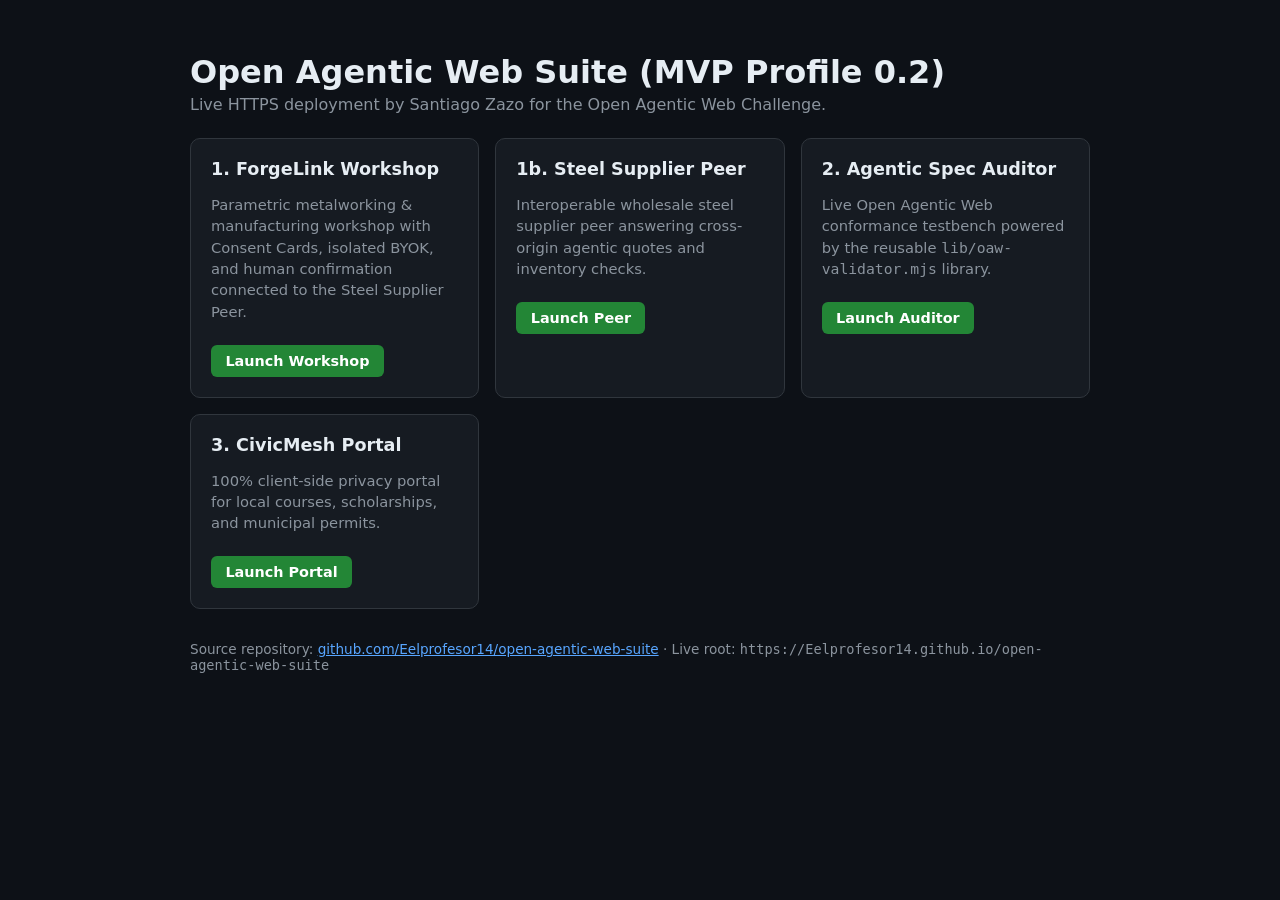
==== index.html @ 590e316f "deploy: configure GitHub Pages HTTPS deployment and live peer URLs" ====
<!DOCTYPE html>
<html lang="en">
<head>
  <meta charset="UTF-8" />
  <meta name="viewport" content="width=device-width, initial-scale=1.0" />
  <title>Open Agentic Web Suite — Santiago Zazo</title>
  <style>
    body { font-family: system-ui, -apple-system, sans-serif; background: #0d1117; color: #e6edf3; margin: 0; padding: 2rem; }
    .wrap { max-width: 900px; margin: 0 auto; }
    h1 { margin-bottom: 0.25rem; }
    p.sub { color: #8b949e; margin-top: 0; }
    .grid { display: grid; grid-template-columns: repeat(auto-fit, minmax(260px, 1fr)); gap: 1rem; margin-top: 1.5rem; }
    .card { background: #161b22; border: 1px solid #30363d; border-radius: 10px; padding: 1.25rem; }
    .card h2 { margin-top: 0; font-size: 1.1rem; }
    .card p { color: #8b949e; font-size: 0.92rem; line-height: 1.45; }
    a.btn { display: inline-block; margin-top: 0.5rem; padding: 0.5rem 0.9rem; background: #238636; color: #fff; text-decoration: none; border-radius: 6px; font-weight: 600; font-size: 0.9rem; }
    a.btn:hover { background: #2ea043; }
    footer { margin-top: 2rem; color: #8b949e; font-size: 0.85rem; }
    footer a { color: #58a6ff; }
  </style>
</head>
<body>
  <div class="wrap">
    <h1>Open Agentic Web Suite (MVP Profile 0.2)</h1>
    <p class="sub">Live HTTPS deployment by Santiago Zazo for the Open Agentic Web Challenge.</p>
    <div class="grid">
      <div class="card">
        <h2>1. ForgeLink Workshop</h2>
        <p>Parametric metalworking &amp; manufacturing workshop with Consent Cards, isolated BYOK, and human confirmation connected to the Steel Supplier Peer.</p>
        <a class="btn" href="./01_forgelink_workshop/">Launch Workshop</a>
      </div>
      <div class="card">
        <h2>1b. Steel Supplier Peer</h2>
        <p>Interoperable wholesale steel supplier peer answering cross-origin agentic quotes and inventory checks.</p>
        <a class="btn" href="./01b_steel_supplier_peer/">Launch Peer</a>
      </div>
      <div class="card">
        <h2>2. Agentic Spec Auditor</h2>
        <p>Live Open Agentic Web conformance testbench powered by the reusable <code>lib/oaw-validator.mjs</code> library.</p>
        <a class="btn" href="./02_agentic_spec_auditor/">Launch Auditor</a>
      </div>
      <div class="card">
        <h2>3. CivicMesh Portal</h2>
        <p>100% client-side privacy portal for local courses, scholarships, and municipal permits.</p>
        <a class="btn" href="./03_civicmesh_portal/">Launch Portal</a>
      </div>
    </div>
    <footer>
      Source repository: <a href="https://github.com/Eelprofesor14/open-agentic-web-suite">github.com/Eelprofesor14/open-agentic-web-suite</a> · Live root: <code>https://Eelprofesor14.github.io/open-agentic-web-suite</code>
    </footer>
  </div>
</body>
</html>
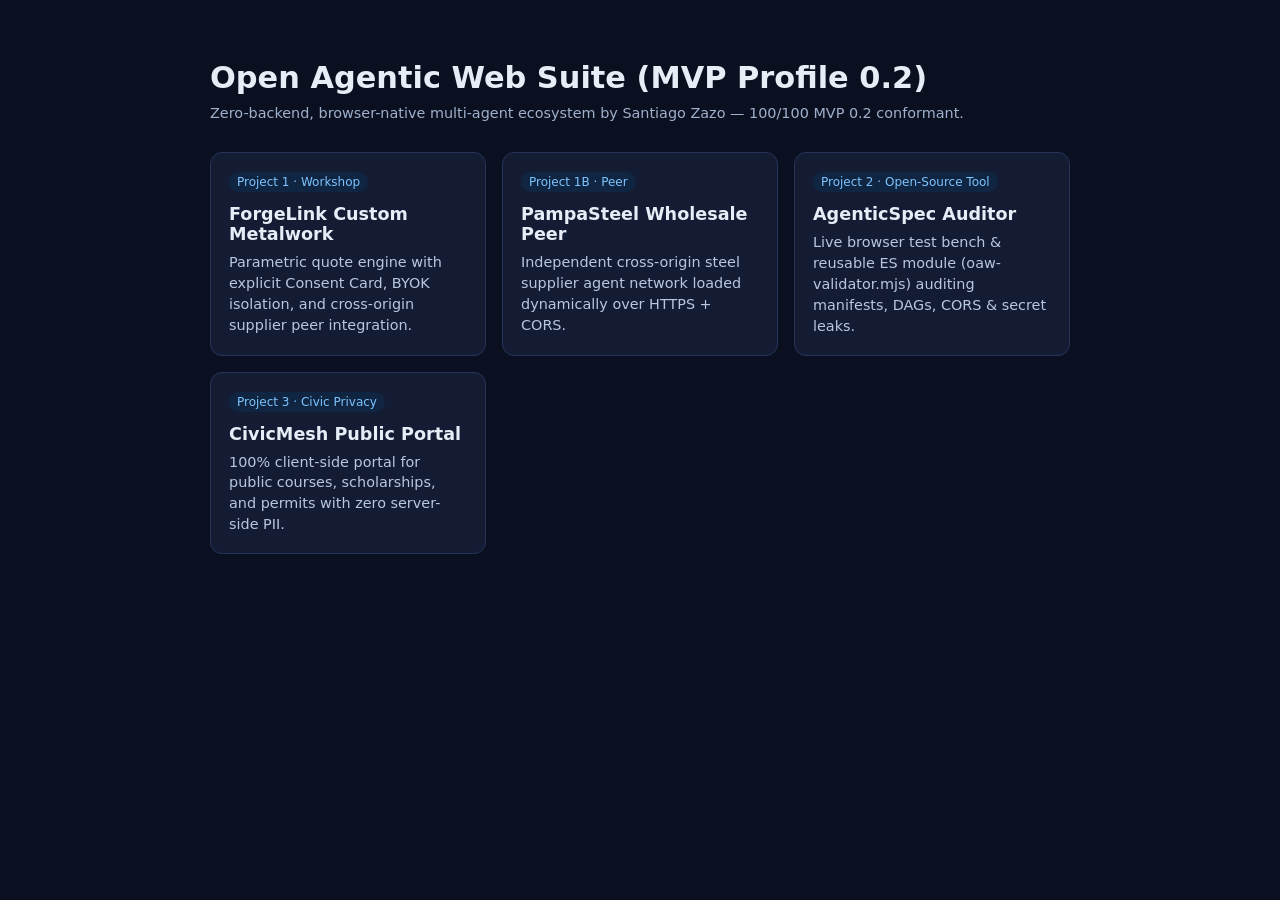
==== commit ca7ed4dc: "Configure GitHub Pages HTTPS URLs and suite landing page" ====
--- a/index.html
+++ b/index.html
@@ -1,53 +1,48 @@
-<!DOCTYPE html>
+<!doctype html>
 <html lang="en">
 <head>
-  <meta charset="UTF-8" />
-  <meta name="viewport" content="width=device-width, initial-scale=1.0" />
-  <title>Open Agentic Web Suite — Santiago Zazo</title>
+  <meta charset="utf-8" />
+  <meta name="viewport" content="width=device-width,initial-scale=1" />
+  <title>Open Agentic Web Suite (MVP Profile 0.2) — Santiago Zazo</title>
   <style>
-    body { font-family: system-ui, -apple-system, sans-serif; background: #0d1117; color: #e6edf3; margin: 0; padding: 2rem; }
-    .wrap { max-width: 900px; margin: 0 auto; }
-    h1 { margin-bottom: 0.25rem; }
-    p.sub { color: #8b949e; margin-top: 0; }
-    .grid { display: grid; grid-template-columns: repeat(auto-fit, minmax(260px, 1fr)); gap: 1rem; margin-top: 1.5rem; }
-    .card { background: #161b22; border: 1px solid #30363d; border-radius: 10px; padding: 1.25rem; }
-    .card h2 { margin-top: 0; font-size: 1.1rem; }
-    .card p { color: #8b949e; font-size: 0.92rem; line-height: 1.45; }
-    a.btn { display: inline-block; margin-top: 0.5rem; padding: 0.5rem 0.9rem; background: #238636; color: #fff; text-decoration: none; border-radius: 6px; font-weight: 600; font-size: 0.9rem; }
-    a.btn:hover { background: #2ea043; }
-    footer { margin-top: 2rem; color: #8b949e; font-size: 0.85rem; }
-    footer a { color: #58a6ff; }
+    body { font-family: system-ui, -apple-system, sans-serif; background:#0b1020; color:#e6edf7; margin:0; padding:40px 20px; }
+    .wrap { max-width:860px; margin:0 auto; }
+    h1 { font-size:1.9rem; margin-bottom:8px; }
+    p.sub { color:#9fb0cc; margin-top:0; margin-bottom:28px; }
+    .grid { display:grid; grid-template-columns:repeat(auto-fit,minmax(260px,1fr)); gap:16px; }
+    a.card { display:block; background:#141c34; border:1px solid #263459; border-radius:12px; padding:18px; color:#e6edf7; text-decoration:none; transition:border-color .15s; }
+    a.card:hover { border-color:#5ea2ff; }
+    .tag { display:inline-block; font-size:.75rem; color:#7cc4ff; background:#102542; padding:3px 8px; border-radius:999px; margin-bottom:8px; }
+    h2 { font-size:1.1rem; margin:4px 0 8px; }
+    p { font-size:.9rem; color:#b8c7e0; margin:0; line-height:1.45; }
   </style>
 </head>
 <body>
   <div class="wrap">
     <h1>Open Agentic Web Suite (MVP Profile 0.2)</h1>
-    <p class="sub">Live HTTPS deployment by Santiago Zazo for the Open Agentic Web Challenge.</p>
+    <p class="sub">Zero-backend, browser-native multi-agent ecosystem by Santiago Zazo — 100/100 MVP 0.2 conformant.</p>
     <div class="grid">
-      <div class="card">
-        <h2>1. ForgeLink Workshop</h2>
-        <p>Parametric metalworking &amp; manufacturing workshop with Consent Cards, isolated BYOK, and human confirmation connected to the Steel Supplier Peer.</p>
-        <a class="btn" href="./01_forgelink_workshop/">Launch Workshop</a>
-      </div>
-      <div class="card">
-        <h2>1b. Steel Supplier Peer</h2>
-        <p>Interoperable wholesale steel supplier peer answering cross-origin agentic quotes and inventory checks.</p>
-        <a class="btn" href="./01b_steel_supplier_peer/">Launch Peer</a>
-      </div>
-      <div class="card">
-        <h2>2. Agentic Spec Auditor</h2>
-        <p>Live Open Agentic Web conformance testbench powered by the reusable <code>lib/oaw-validator.mjs</code> library.</p>
-        <a class="btn" href="./02_agentic_spec_auditor/">Launch Auditor</a>
-      </div>
-      <div class="card">
-        <h2>3. CivicMesh Portal</h2>
-        <p>100% client-side privacy portal for local courses, scholarships, and municipal permits.</p>
-        <a class="btn" href="./03_civicmesh_portal/">Launch Portal</a>
-      </div>
+      <a class="card" href="./01_forgelink_workshop/">
+        <span class="tag">Project 1 · Workshop</span>
+        <h2>ForgeLink Custom Metalwork</h2>
+        <p>Parametric quote engine with explicit Consent Card, BYOK isolation, and cross-origin supplier peer integration.</p>
+      </a>
+      <a class="card" href="./01b_steel_supplier_peer/">
+        <span class="tag">Project 1B · Peer</span>
+        <h2>PampaSteel Wholesale Peer</h2>
+        <p>Independent cross-origin steel supplier agent network loaded dynamically over HTTPS + CORS.</p>
+      </a>
+      <a class="card" href="./02_agentic_spec_auditor/">
+        <span class="tag">Project 2 · Open-Source Tool</span>
+        <h2>AgenticSpec Auditor</h2>
+        <p>Live browser test bench &amp; reusable ES module (oaw-validator.mjs) auditing manifests, DAGs, CORS &amp; secret leaks.</p>
+      </a>
+      <a class="card" href="./03_civicmesh_portal/">
+        <span class="tag">Project 3 · Civic Privacy</span>
+        <h2>CivicMesh Public Portal</h2>
+        <p>100% client-side portal for public courses, scholarships, and permits with zero server-side PII.</p>
+      </a>
     </div>
-    <footer>
-      Source repository: <a href="https://github.com/Eelprofesor14/open-agentic-web-suite">github.com/Eelprofesor14/open-agentic-web-suite</a> · Live root: <code>https://Eelprofesor14.github.io/open-agentic-web-suite</code>
-    </footer>
   </div>
 </body>
 </html>
